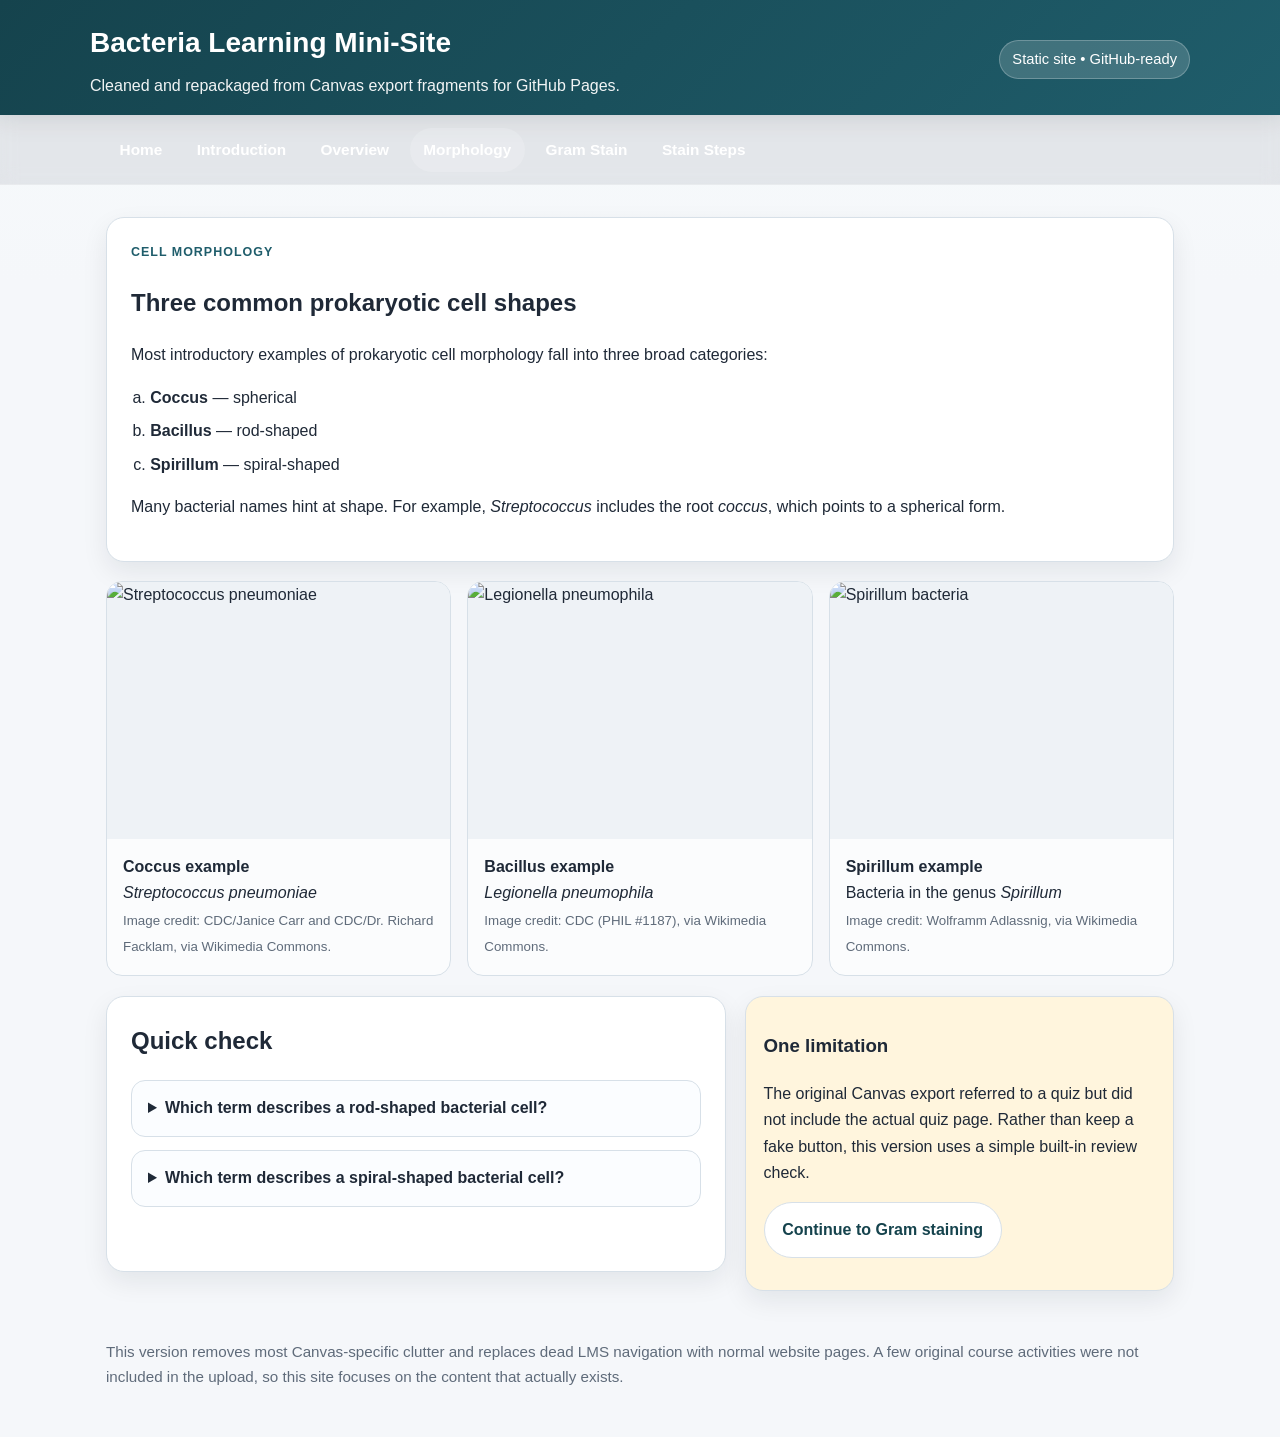
==== activity1_cell_morphology.html @ 05d0887d "Add files via upload" ====
<!DOCTYPE html>
<html lang="en">
<head>
  <meta charset="UTF-8">
  <meta name="viewport" content="width=device-width, initial-scale=1.0">
  <title>Cell Morphology</title>
  <link rel="stylesheet" href="styles.css">
</head>
<body>
<header class="site-header">
  <div class="header-inner">
    <div class="header-top">
      <div class="brand">
        <h1>Bacteria Learning Mini-Site</h1>
        <p>Cleaned and repackaged from Canvas export fragments for GitHub Pages.</p>
      </div>
      <div class="badge">Static site • GitHub-ready</div>
    </div>
  </div>
</header>
<nav class="site-nav">
  <div class="nav-inner"><a href="index.html" class="">Home</a><a href="introduction_page.html" class="">Introduction</a><a href="explainer_page.html" class="">Overview</a><a href="activity1_cell_morphology.html" class="active">Morphology</a><a href="gram_staining_overview.html" class="">Gram Stain</a><a href="gramstain_start.html" class="">Stain Steps</a></div>
</nav>
<main>

<section class="panel">
  <div class="kicker">Cell morphology</div>
  <h2>Three common prokaryotic cell shapes</h2>
  <p>Most introductory examples of prokaryotic cell morphology fall into three broad categories:</p>
  <ol class="list-clean" type="a">
    <li><strong>Coccus</strong> — spherical</li>
    <li><strong>Bacillus</strong> — rod-shaped</li>
    <li><strong>Spirillum</strong> — spiral-shaped</li>
  </ol>
  <p>Many bacterial names hint at shape. For example, <em>Streptococcus</em> includes the root <em>coccus</em>, which points to a spherical form.</p>
</section>
<section class="media-grid">
  <figure class="media-card">
    <img src="https://commons.wikimedia.org/wiki/Special:FilePath/Streptococcus_pneumoniae.jpg" alt="Streptococcus pneumoniae">
    <figcaption>
      <strong>Coccus example</strong><br>
      <em>Streptococcus pneumoniae</em><br>
      <small>Image credit: CDC/Janice Carr and CDC/Dr. Richard Facklam, via Wikimedia Commons.</small>
    </figcaption>
  </figure>
  <figure class="media-card">
    <img src="https://commons.wikimedia.org/wiki/Special:FilePath/Legionella_pneumophila_01.jpg" alt="Legionella pneumophila">
    <figcaption>
      <strong>Bacillus example</strong><br>
      <em>Legionella pneumophila</em><br>
      <small>Image credit: CDC (PHIL #1187), via Wikimedia Commons.</small>
    </figcaption>
  </figure>
  <figure class="media-card">
    <img src="https://commons.wikimedia.org/wiki/Special:FilePath/Spirillen.jpg" alt="Spirillum bacteria">
    <figcaption>
      <strong>Spirillum example</strong><br>
      Bacteria in the genus <em>Spirillum</em><br>
      <small>Image credit: Wolframm Adlassnig, via Wikimedia Commons.</small>
    </figcaption>
  </figure>
</section>
<section class="two-col" style="margin-top:1.2rem;">
  <article class="panel">
    <h2>Quick check</h2>
    <details>
      <summary>Which term describes a rod-shaped bacterial cell?</summary>
      <p><strong>Answer:</strong> <em>Bacillus</em>.</p>
    </details>
    <div style="height:.8rem"></div>
    <details>
      <summary>Which term describes a spiral-shaped bacterial cell?</summary>
      <p><strong>Answer:</strong> <em>Spirillum</em>.</p>
    </details>
  </article>
  <aside class="callout warning">
    <h3>One limitation</h3>
    <p>The original Canvas export referred to a quiz but did not include the actual quiz page. Rather than keep a fake button, this version uses a simple built-in review check.</p>
    <p><a class="button secondary" href="gram_staining_overview.html">Continue to Gram staining</a></p>
  </aside>
</section>

</main>
<footer class="site-footer">
  This version removes most Canvas-specific clutter and replaces dead LMS navigation with normal website pages. A few original course activities were not included in the upload, so this site focuses on the content that actually exists.
</footer>
</body>
</html>
---- styles.css ----
:root {
  --accent: #1f5d6b;
  --accent-dark: #15434d;
  --accent-soft: #e8f3f5;
  --bg: #f5f7fa;
  --card: #ffffff;
  --text: #1f2937;
  --muted: #5f6b7a;
  --border: #d7e0e8;
  --success: #1f7a5a;
  --warning: #9a6700;
  --shadow: 0 10px 26px rgba(17, 24, 39, .08);
}
* { box-sizing: border-box; }
html { scroll-behavior: smooth; }
body {
  margin: 0;
  font-family: Arial, Helvetica, sans-serif;
  color: var(--text);
  background: linear-gradient(180deg, #f7fbfc 0%, var(--bg) 280px);
  line-height: 1.65;
}
a { color: var(--accent); }
a:hover { color: var(--accent-dark); }
header.site-header {
  background: linear-gradient(135deg, var(--accent-dark), var(--accent));
  color: white;
  padding: 1.25rem 1rem 1rem;
  box-shadow: 0 4px 18px rgba(0,0,0,.12);
}
.header-inner, .nav-inner, main {
  max-width: 1100px;
  margin: 0 auto;
}
.header-top {
  display: flex;
  justify-content: space-between;
  align-items: center;
  gap: 1rem;
  flex-wrap: wrap;
}
.brand h1 { margin: 0; font-size: 1.75rem; }
.brand p { margin: .4rem 0 0; opacity: .94; }
.badge {
  display: inline-block;
  padding: .4rem .75rem;
  border-radius: 999px;
  background: rgba(255,255,255,.16);
  border: 1px solid rgba(255,255,255,.24);
  font-size: .92rem;
}
nav.site-nav {
  background: rgba(15, 23, 42, .08);
  backdrop-filter: blur(8px);
  border-bottom: 1px solid rgba(255,255,255,.18);
}
.nav-inner {
  display: flex;
  flex-wrap: wrap;
  gap: .45rem;
  padding: .8rem 1rem;
}
nav.site-nav a {
  color: white;
  text-decoration: none;
  padding: .58rem .85rem;
  border-radius: 999px;
  font-weight: 700;
  font-size: .96rem;
}
nav.site-nav a:hover, nav.site-nav a.active {
  background: rgba(255,255,255,.16);
}
main {
  padding: 2rem 1rem 3rem;
}
.hero, .panel, .card, .callout, .step-card {
  background: var(--card);
  border: 1px solid var(--border);
  border-radius: 18px;
  box-shadow: var(--shadow);
}
.hero {
  padding: 2rem;
  margin-bottom: 1.4rem;
}
.hero h2 { margin-top: 0; font-size: 2rem; line-height: 1.15; }
.hero p.lead { font-size: 1.08rem; color: var(--muted); max-width: 760px; }
.button, button.button {
  display: inline-block;
  background: var(--accent);
  color: white;
  text-decoration: none;
  padding: .85rem 1.1rem;
  border-radius: 999px;
  font-weight: 700;
  border: none;
}
.button.secondary {
  background: white;
  color: var(--accent-dark);
  border: 1px solid var(--border);
}
.button.muted {
  background: #e9eef2;
  color: #43515f;
}
.grid {
  display: grid;
  grid-template-columns: repeat(auto-fit, minmax(240px, 1fr));
  gap: 1rem;
}
.card {
  padding: 1.2rem;
}
.card h3 { margin-top: 0; }
.card p { color: var(--muted); }
.kicker {
  text-transform: uppercase;
  letter-spacing: .08em;
  font-size: .78rem;
  color: var(--accent);
  font-weight: 800;
}
.panel {
  padding: 1.5rem;
  margin-bottom: 1.2rem;
}
.panel h2:first-child, .panel h3:first-child { margin-top: 0; }
.two-col {
  display: grid;
  grid-template-columns: 1.3fr .9fr;
  gap: 1.2rem;
}
.callout {
  padding: 1rem 1.1rem;
  background: var(--accent-soft);
}
.callout.warning {
  background: #fff5dd;
}
.callout.success {
  background: #e9f7f0;
}
.list-clean {
  padding-left: 1.2rem;
}
.list-clean li { margin-bottom: .45rem; }
.media-grid {
  display: grid;
  grid-template-columns: repeat(auto-fit, minmax(220px, 1fr));
  gap: 1rem;
}
figure.media-card {
  margin: 0;
  background: #fbfcfd;
  border: 1px solid var(--border);
  border-radius: 16px;
  overflow: hidden;
}
.media-card img {
  display: block;
  width: 100%;
  aspect-ratio: 4 / 3;
  object-fit: cover;
  background: #eef2f6;
}
.media-card figcaption {
  padding: .9rem 1rem 1rem;
}
.media-card small { color: var(--muted); }
.steps {
  display: grid;
  grid-template-columns: repeat(auto-fit, minmax(220px, 1fr));
  gap: 1rem;
}
.step-card { padding: 1.1rem; position: relative; }
.step-number {
  display: inline-flex;
  width: 2rem;
  height: 2rem;
  border-radius: 999px;
  align-items: center;
  justify-content: center;
  background: var(--accent);
  color: white;
  font-weight: 800;
  margin-bottom: .8rem;
}
.step-card h3 { margin: 0 0 .35rem; }
.step-card p { color: var(--muted); margin-bottom: .65rem; }
.inline-note {
  color: var(--muted);
  font-size: .95rem;
}
.table-wrap {
  overflow-x: auto;
}
table.compare {
  width: 100%;
  border-collapse: collapse;
}
table.compare th, table.compare td {
  border: 1px solid var(--border);
  padding: .85rem;
  text-align: left;
  vertical-align: top;
}
table.compare th { background: #f4f7fa; }
footer.site-footer {
  max-width: 1100px;
  margin: 0 auto 3rem;
  padding: 0 1rem;
  color: var(--muted);
  font-size: .95rem;
}
details {
  border: 1px solid var(--border);
  border-radius: 14px;
  padding: .9rem 1rem;
  background: #fbfdff;
}
summary {
  cursor: pointer;
  font-weight: 700;
}
iframe.video {
  width: 100%;
  min-height: 360px;
  border: 0;
  border-radius: 16px;
}
hr.soft {
  border: 0;
  border-top: 1px solid var(--border);
  margin: 1.4rem 0;
}
@media (max-width: 800px) {
  .two-col { grid-template-columns: 1fr; }
  .hero { padding: 1.35rem; }
  .hero h2 { font-size: 1.55rem; }
  iframe.video { min-height: 240px; }
}
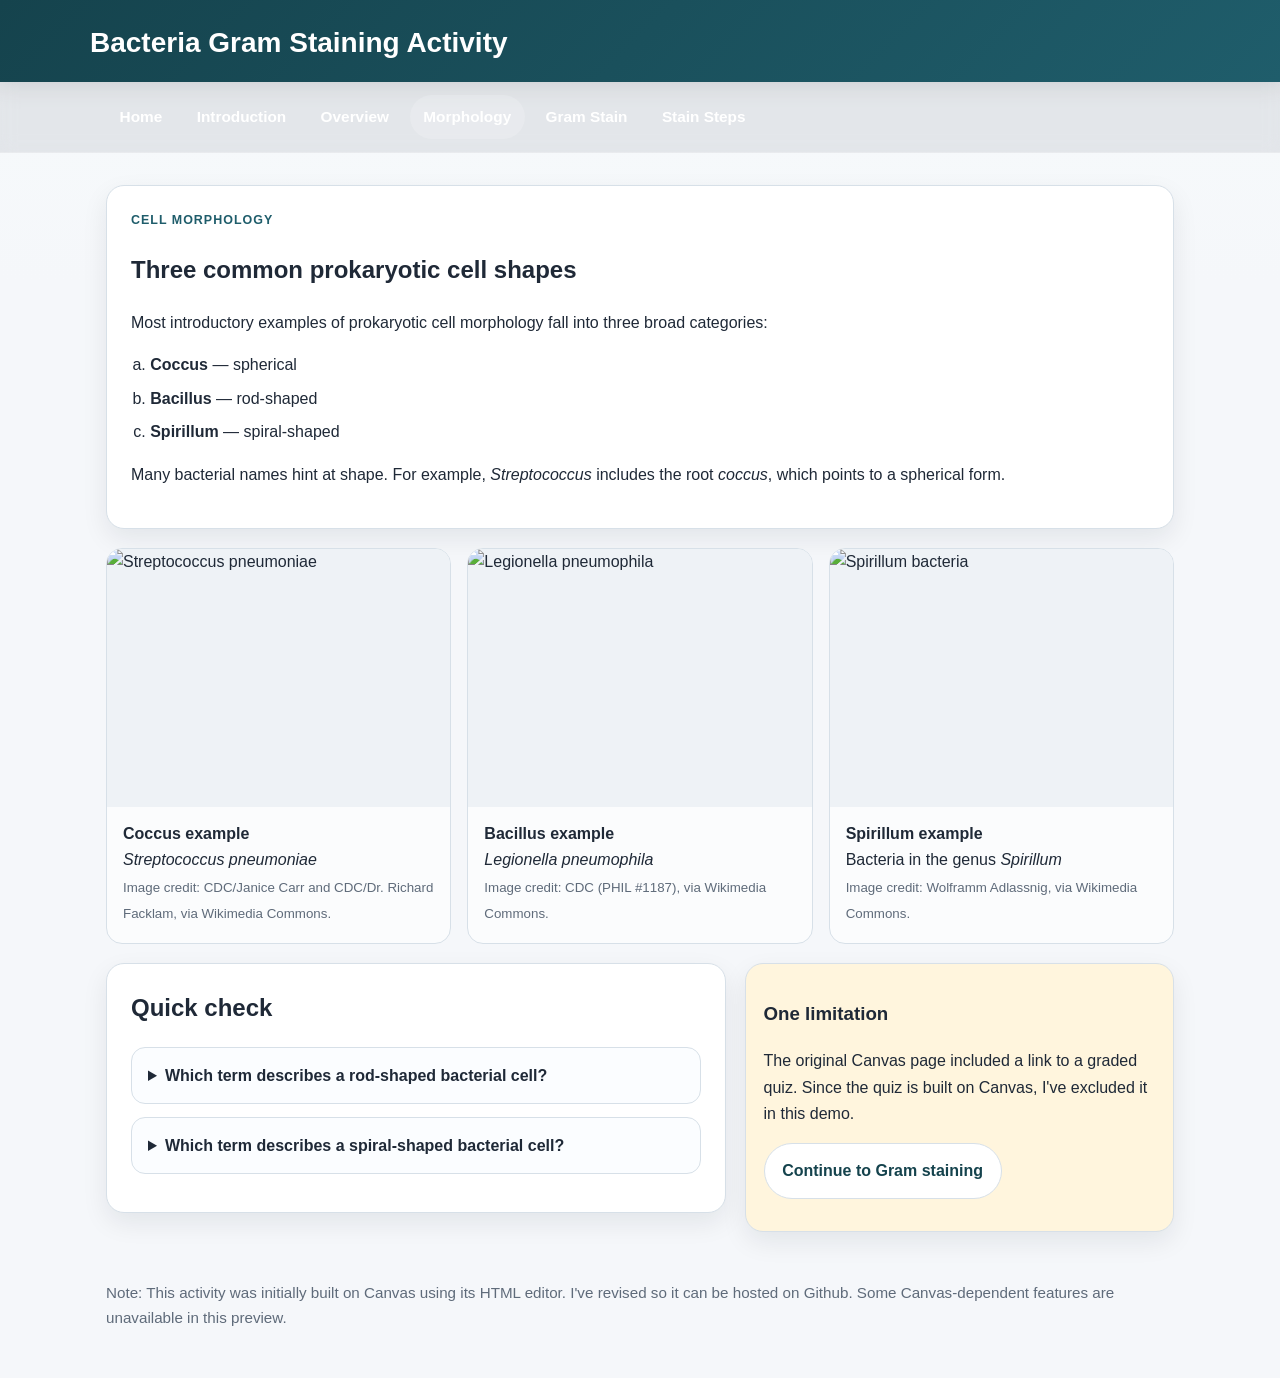
==== commit 7459c698: "Update activity1_cell_morphology.html" ====
--- a/activity1_cell_morphology.html
+++ b/activity1_cell_morphology.html
@@ -11,10 +11,8 @@
   <div class="header-inner">
     <div class="header-top">
       <div class="brand">
-        <h1>Bacteria Learning Mini-Site</h1>
-        <p>Cleaned and repackaged from Canvas export fragments for GitHub Pages.</p>
+        <h1>Bacteria Gram Staining Activity</h1>
       </div>
-      <div class="badge">Static site • GitHub-ready</div>
     </div>
   </div>
 </header>
@@ -75,14 +73,14 @@
   </article>
   <aside class="callout warning">
     <h3>One limitation</h3>
-    <p>The original Canvas export referred to a quiz but did not include the actual quiz page. Rather than keep a fake button, this version uses a simple built-in review check.</p>
+    <p>The original Canvas page included a link to a graded quiz. Since the quiz is built on Canvas, I've excluded it in this demo.</p>
     <p><a class="button secondary" href="gram_staining_overview.html">Continue to Gram staining</a></p>
   </aside>
 </section>
 
 </main>
 <footer class="site-footer">
-  This version removes most Canvas-specific clutter and replaces dead LMS navigation with normal website pages. A few original course activities were not included in the upload, so this site focuses on the content that actually exists.
+Note: This activity was initially built on Canvas using its HTML editor. I've revised so it can be hosted on Github. Some Canvas-dependent features are unavailable in this preview. 
 </footer>
 </body>
-</html>+</html>
